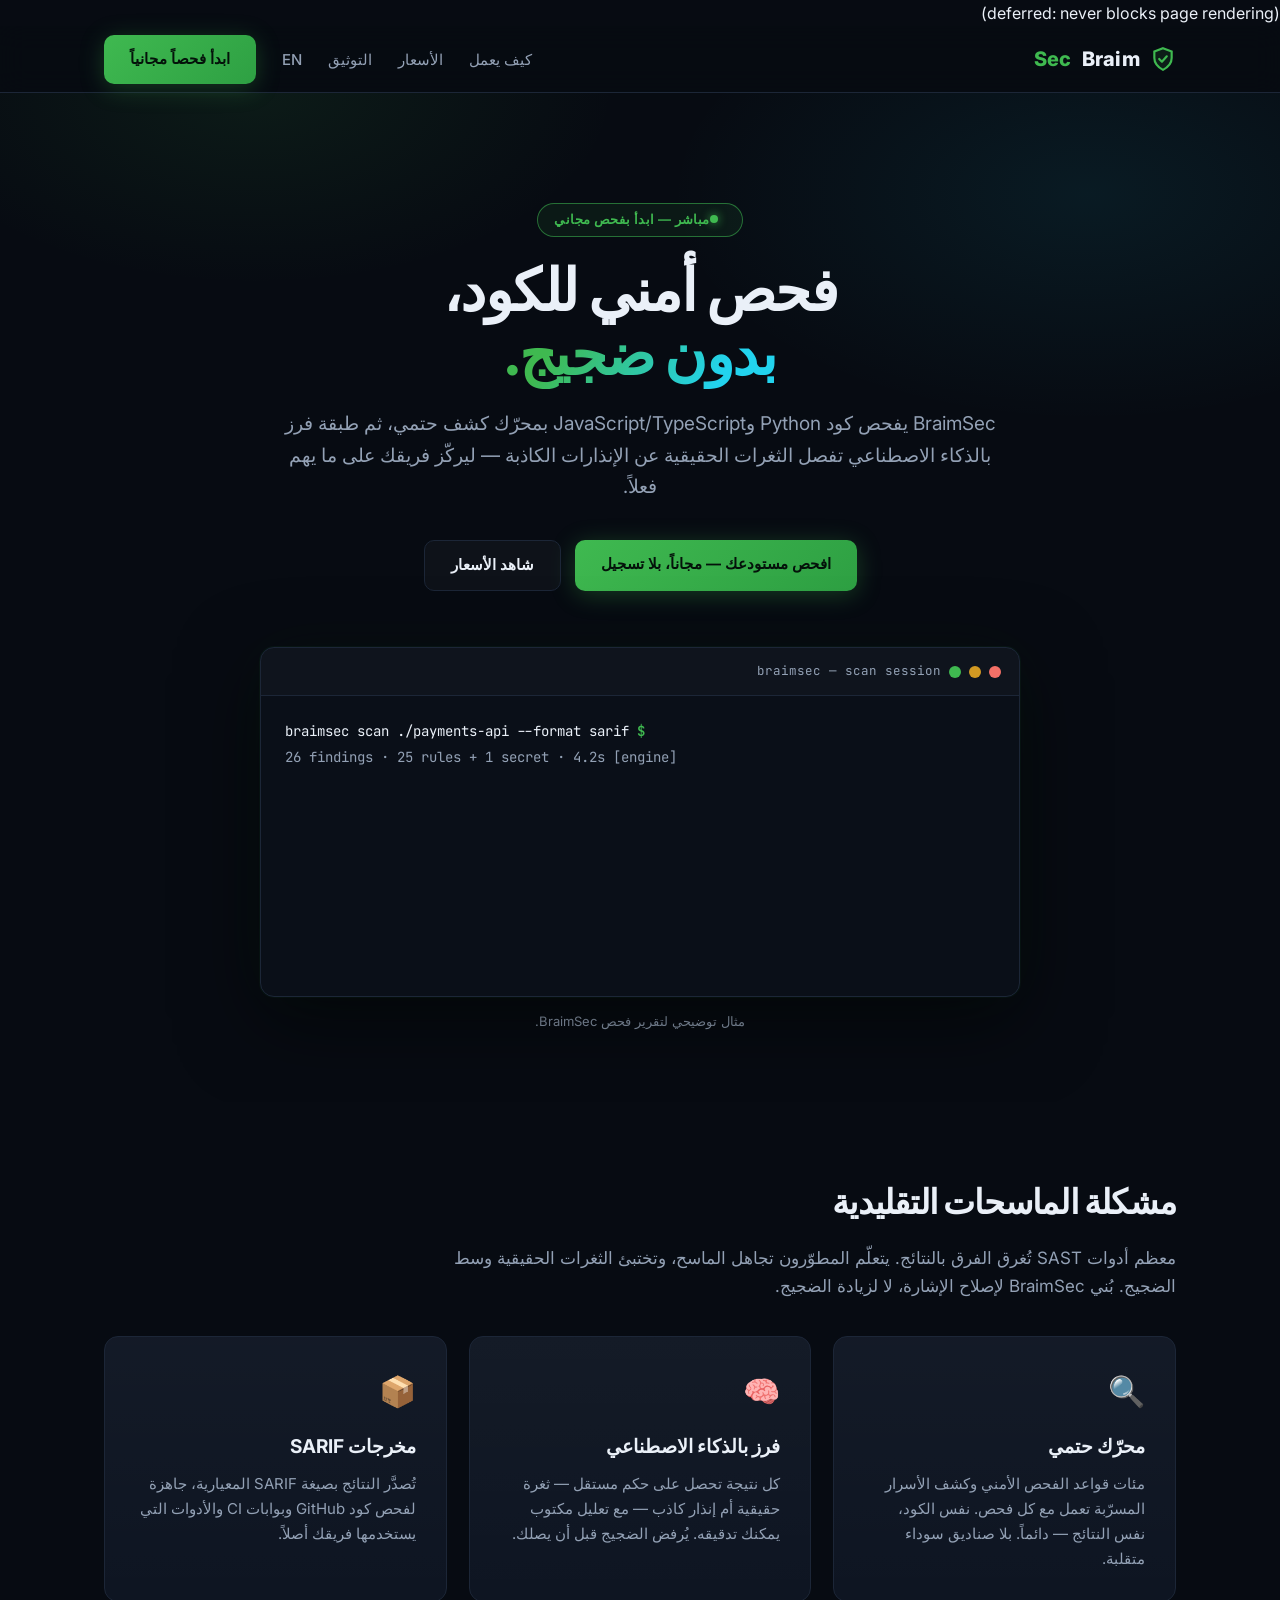
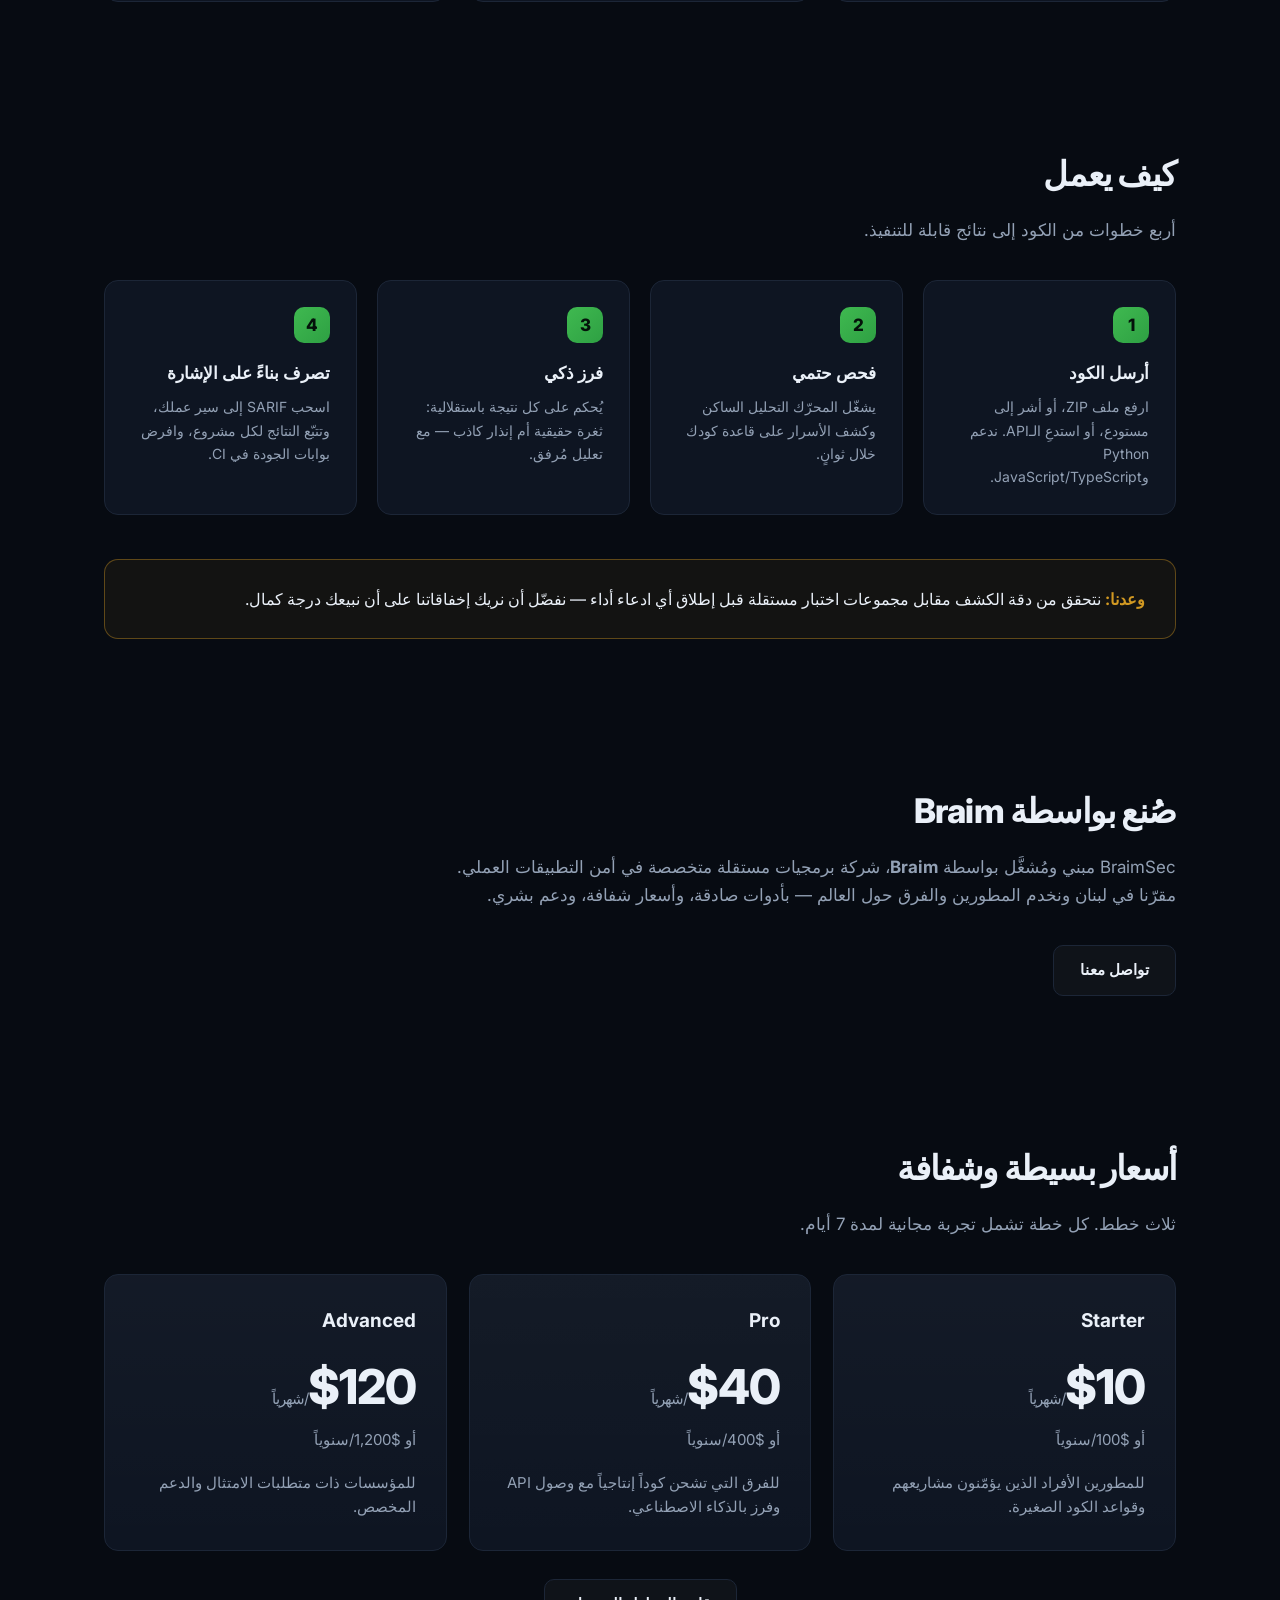
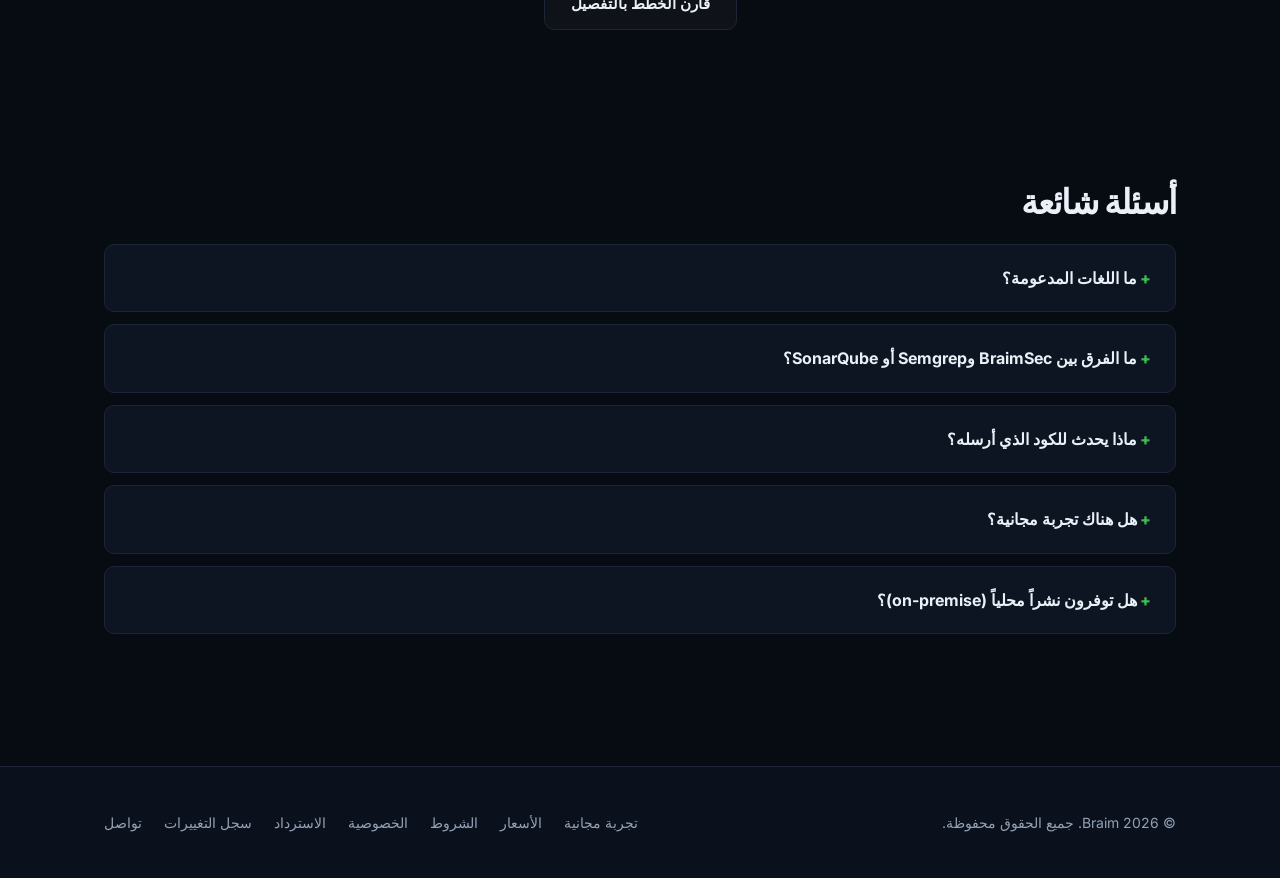
==== ar/index.html @ 4e7578d8 "Site refresh: official launch polish (ar/index.html)" ====
<!DOCTYPE html>
<html lang="ar" dir="rtl">
<head>
<meta charset="UTF-8">
<meta name="viewport" content="width=device-width, initial-scale=1.0">
<meta name="theme-color" content="#070b12">
<title>BraimSec — فحص أمني للكود، بدون ضجيج</title>
<meta name="description" content="BraimSec يفحص كود Python وJavaScript/TypeScript بمحرّك كشف حتمي، ثم طبقة فرز بالذكاء الاصطناعي تفصل الثغرات الحقيقية عن الإنذارات الكاذبة.">
<meta property="og:title" content="BraimSec — فحص أمني للكود، بدون ضجيج.">
<meta property="og:description" content="BraimSec يفحص كود Python وJavaScript/TypeScript بمحرّك كشف حتمي، ثم طبقة فرز بالذكاء الاصطناعي تفصل الثغرات الحقيقية عن الإنذارات الكاذبة.">
<meta property="og:type" content="website">
<meta property="og:url" content="https://braimsec.world/ar/">
<meta name="twitter:card" content="summary">

<link rel="stylesheet" href="../assets/style.css">
<link rel="stylesheet" href="rtl.css">
<link rel="icon" type="image/svg+xml" href="../assets/favicon.svg">
<!-- Userpilot onboarding v2 --> (deferred: never blocks page rendering)
<script>
window.userpilotSettings = { token: "NX-5ad48127" };
window.addEventListener("load", function() {
  var s = document.createElement("script");
  s.src = "https://js.userpilot.io/sdk/latest.js";
  s.async = true;
  document.head.appendChild(s);
});
</script>
</head>
<body>
<nav>
  <div class="wrap">
    <a class="brand" href="index.html">
      <svg width="26" height="26" viewBox="0 0 24 24" fill="none" aria-hidden="true"><path d="M12 2l8 3v6c0 5-3.5 8.5-8 11-4.5-2.5-8-6-8-11V5l8-3z" stroke="#3fb950" stroke-width="2" fill="rgba(63,185,80,.12)"/><path d="M8.5 12l2.5 2.5 4.5-5" stroke="#3fb950" stroke-width="2" fill="none" stroke-linecap="round" stroke-linejoin="round"/></svg>
      Braim<span>Sec</span>
    </a>
    <ul>
      <li><a href="index.html#how">كيف يعمل</a></li>
      <li><a href="pricing.html">الأسعار</a></li>
      <li><a href="../docs.html">التوثيق</a></li>
      <li><a href="../index.html">EN</a></li>
      <li><a class="btn" href="https://api.braimsec.world/trial"><span class="full">ابدأ فحصاً مجانياً</span><span class="short">فحص مجاني</span></a></li>
    </ul>
  </div>
</nav>

<header class="hero">
  <div class="wrap">
    <span class="badge badge-live rise">مباشر — ابدأ بفحص مجاني</span>
    <h1 class="rise rise-1">فحص أمني للكود،<br><span class="grad">بدون ضجيج.</span></h1>
    <p class="sub rise rise-2">BraimSec يفحص كود Python وJavaScript/TypeScript بمحرّك كشف حتمي، ثم طبقة فرز بالذكاء الاصطناعي تفصل الثغرات الحقيقية عن الإنذارات الكاذبة — ليركّز فريقك على ما يهم فعلاً.</p>
    <div class="cta rise rise-3">
      <a class="btn" href="https://api.braimsec.world/trial">افحص مستودعك — مجاناً، بلا تسجيل</a>
      <a class="btn btn-ghost" href="pricing.html">شاهد الأسعار</a>
    </div>

    <div class="terminal rise rise-3">
      <div class="term-bar"><i></i><i></i><i></i><span>braimsec — scan session</span></div>
      <div class="term-body" id="term"></div>
    </div>
    <p class="term-note">مثال توضيحي لتقرير فحص BraimSec.</p>
  </div>
</header>

<section class="block">
  <div class="wrap">
    <h2>مشكلة الماسحات التقليدية</h2>
    <p class="lead">معظم أدوات SAST تُغرق الفرق بالنتائج. يتعلّم المطوّرون تجاهل الماسح، وتختبئ الثغرات الحقيقية وسط الضجيج. بُني BraimSec لإصلاح الإشارة، لا لزيادة الضجيج.</p>
    <div class="grid3">
      <div class="card">
        <span class="icon">🔍</span>
        <h3>محرّك حتمي</h3>
        <p>مئات قواعد الفحص الأمني وكشف الأسرار المسرّبة تعمل مع كل فحص. نفس الكود، نفس النتائج — دائماً. بلا صناديق سوداء متقلبة.</p>
      </div>
      <div class="card">
        <span class="icon">🧠</span>
        <h3>فرز بالذكاء الاصطناعي</h3>
        <p>كل نتيجة تحصل على حكم مستقل — ثغرة حقيقية أم إنذار كاذب — مع تعليل مكتوب يمكنك تدقيقه. يُرفض الضجيج قبل أن يصلك.</p>
      </div>
      <div class="card">
        <span class="icon">📦</span>
        <h3>مخرجات SARIF</h3>
        <p>تُصدَّر النتائج بصيغة SARIF المعيارية، جاهزة لفحص كود GitHub وبوابات CI والأدوات التي يستخدمها فريقك أصلاً.</p>
      </div>
    </div>
  </div>
</section>

<section class="block" id="how">
  <div class="wrap">
    <h2>كيف يعمل</h2>
    <p class="lead">أربع خطوات من الكود إلى نتائج قابلة للتنفيذ.</p>
    <div class="steps">
      <div class="step">
        <h3>أرسل الكود</h3>
        <p>ارفع ملف ZIP، أو أشر إلى مستودع، أو استدعِ الـAPI. ندعم Python وJavaScript/TypeScript.</p>
      </div>
      <div class="step">
        <h3>فحص حتمي</h3>
        <p>يشغّل المحرّك التحليل الساكن وكشف الأسرار على قاعدة كودك خلال ثوانٍ.</p>
      </div>
      <div class="step">
        <h3>فرز ذكي</h3>
        <p>يُحكم على كل نتيجة باستقلالية: ثغرة حقيقية أم إنذار كاذب — مع تعليل مُرفق.</p>
      </div>
      <div class="step">
        <h3>تصرف بناءً على الإشارة</h3>
        <p>اسحب SARIF إلى سير عملك، وتتبّع النتائج لكل مشروع، وافرض بوابات الجودة في CI.</p>
      </div>
    </div>
    <div class="honest">
      <strong>وعدنا:</strong> نتحقق من دقة الكشف مقابل مجموعات اختبار مستقلة قبل إطلاق أي ادعاء أداء — نفضّل أن نريك إخفاقاتنا على أن نبيعك درجة كمال.
    </div>
  </div>
</section>

<section class="block">
  <div class="wrap">
    <h2>صُنع بواسطة Braim</h2>
    <p class="lead">BraimSec مبني ومُشغَّل بواسطة <strong>Braim</strong>، شركة برمجيات مستقلة متخصصة في أمن التطبيقات العملي. مقرّنا في لبنان ونخدم المطورين والفرق حول العالم — بأدوات صادقة، وأسعار شفافة، ودعم بشري.</p>
    <p><a class="btn btn-ghost" href="mailto:support@braimsec.world">تواصل معنا</a></p>
  </div>
</section>

<section class="block">
  <div class="wrap">
    <h2>أسعار بسيطة وشفافة</h2>
    <p class="lead">ثلاث خطط. كل خطة تشمل تجربة مجانية لمدة 7 أيام.</p>
    <div class="grid3">
      <div class="card">
        <h3>Starter</h3>
        <div class="price">$10<small>/شهرياً</small></div>
        <p class="per">أو $100/سنوياً</p>
        <p>للمطورين الأفراد الذين يؤمّنون مشاريعهم وقواعد الكود الصغيرة.</p>
      </div>
      <div class="card">
        <h3>Pro</h3>
        <div class="price">$40<small>/شهرياً</small></div>
        <p class="per">أو $400/سنوياً</p>
        <p>للفرق التي تشحن كوداً إنتاجياً مع وصول API وفرز بالذكاء الاصطناعي.</p>
      </div>
      <div class="card">
        <h3>Advanced</h3>
        <div class="price">$120<small>/شهرياً</small></div>
        <p class="per">أو $1,200/سنوياً</p>
        <p>للمؤسسات ذات متطلبات الامتثال والدعم المخصص.</p>
      </div>
    </div>
    <p style="text-align:center; margin-top:28px;"><a class="btn btn-ghost" href="pricing.html">قارن الخطط بالتفصيل</a></p>
  </div>
</section>

<section class="block">
  <div class="wrap">
    <h2>أسئلة شائعة</h2>
    <div class="faq">
      <details>
        <summary>ما اللغات المدعومة؟</summary>
        <p>Python وJavaScript/TypeScript حالياً. المزيد من اللغات على خارطة الطريق كلما تحققنا من كل لغة كما يجب.</p>
      </details>
      <details>
        <summary>ما الفرق بين BraimSec وSemgrep أو SonarQube؟</summary>
        <p>نبني على محركات كشف مُثبتة ونضيف طبقة فرز بالذكاء الاصطناعي مهمتها الوحيدة قتل الإنذارات الكاذبة — مع حكم مكتوب لكل نتيجة. الهدف نتائج أقل وأفضل، لا نتائج أكثر.</p>
      </details>
      <details>
        <summary>ماذا يحدث للكود الذي أرسله؟</summary>
        <p>يُعالَج كودك فقط لتشغيل فحوصاتك. لا نستخدم كود العملاء لتدريب نماذج تعلم الآلة. راجع <a href="../privacy.html">سياسة الخصوصية</a>.</p>
      </details>
      <details>
        <summary>هل هناك تجربة مجانية؟</summary>
        <p>نعم — كل خطة تشمل تجربة مجانية لمدة 7 أيام. راجع <a href="pricing.html">الأسعار</a> و<a href="../refunds.html">سياسة الاسترداد</a>.</p>
      </details>
      <details>
        <summary>هل توفرون نشراً محلياً (on-premise)؟</summary>
        <p>النشر المحلي على خارطة الطريق لعملاء المؤسسات. <a href="mailto:support@braimsec.world?subject=On-premise%20inquiry">تحدث معنا</a> إذا كنت تحتاجه.</p>
      </details>
    </div>
  </div>
</section>

<footer>
  <div class="wrap">
    <p>© 2026 Braim. جميع الحقوق محفوظة.</p>
    <div class="links">
      <a href="https://api.braimsec.world/trial">تجربة مجانية</a>
      <a href="pricing.html">الأسعار</a>
      <a href="../terms.html">الشروط</a>
      <a href="../privacy.html">الخصوصية</a>
      <a href="../refunds.html">الاسترداد</a>
      <a href="../changelog.html">سجل التغييرات</a>
      <a href="mailto:support@braimsec.world">تواصل</a>
    </div>
  </div>
</footer>

<script>
(function () {
  var lines = [
    { t: 'braimsec scan ./payments-api --format sarif', c: 't-cmd', type: true },
    { t: '[engine]  26 findings · 25 rules + 1 secret · 4.2s', c: 't-dim' },
    { t: '[triage]  judging each finding independently…', c: 't-dim' },
    { t: '  ✓  pickle.loads() on user input .......... ', c: 't-ok', v: ['TRUE POSITIVE  0.99', 't-verdict-tp'] },
    { t: '  ✓  shell command built from URL param .... ', c: 't-ok', v: ['TRUE POSITIVE  0.96', 't-verdict-tp'] },
    { t: '  ✗  demo exploit script (no real sink) ..... ', c: 't-no', v: ['false positive', 't-verdict-fp'] },
    { t: '  ✗  missing SRI on static CDN script ...... ', c: 't-no', v: ['false positive', 't-verdict-fp'] },
    { t: '[triage]  2 real vulnerabilities · 24 rejected noise', c: 't-hi' },
    { t: '[done]    report.sarif written — ready for CI', c: 't-dim' }
  ];
  var el = document.getElementById('term');
  var li = 0;
  function nextLine() {
    if (li >= lines.length) {
      var cur = document.createElement('div');
      cur.innerHTML = '<span class="t-cmd"></span><span class="cursor"></span>';
      el.appendChild(cur);
      return;
    }
    var L = lines[li++];
    var div = document.createElement('div');
    el.appendChild(div);
    if (L.type) {
      var i = 0, span = document.createElement('span');
      span.className = L.c; div.appendChild(span);
      (function tick() {
        span.textContent = L.t.slice(0, ++i);
        if (i < L.t.length) setTimeout(tick, 28);
        else setTimeout(nextLine, 220);
      })();
    } else {
      var s = document.createElement('span');
      s.className = L.c; s.textContent = L.t; div.appendChild(s);
      if (L.v) {
        var vs = document.createElement('span');
        vs.className = L.v[1]; vs.textContent = L.v[0]; div.appendChild(vs);
      }
      setTimeout(nextLine, L.c === 't-dim' ? 320 : 520);
    }
  }
  setTimeout(nextLine, 600);
})();
</script>
</body>
</html>
---- assets/style.css ----
/* BraimSec site v2 — premium dark security theme */
@import url('https://fonts.googleapis.com/css2?family=Inter:wght@400;500;600;700;800&family=JetBrains+Mono:wght@400;600&display=swap');

:root {
  --bg: #070b12;
  --bg2: #0b111c;
  --card: #0e1522;
  --border: #1c2637;
  --text: #eaf0f8;
  --muted: #93a1b5;
  --accent: #3fb950;
  --cyan: #22d3ee;
  --warn: #d29922;
  --red: #f47067;
  --radius: 14px;
}
* { box-sizing: border-box; margin: 0; padding: 0; }
html { scroll-behavior: smooth; }
body {
  background: var(--bg);
  color: var(--text);
  font-family: 'Inter', -apple-system, BlinkMacSystemFont, "Segoe UI", Roboto, sans-serif;
  line-height: 1.65;
  font-size: 16px;
  -webkit-font-smoothing: antialiased;
}
::selection { background: rgba(63,185,80,.35); }
a { color: var(--cyan); text-decoration: none; }
a:hover { text-decoration: underline; }
.wrap { max-width: 1120px; margin: 0 auto; padding: 0 24px; }
code, .mono { font-family: 'JetBrains Mono', ui-monospace, monospace; }

/* ---------- nav ---------- */
nav {
  border-bottom: 1px solid var(--border);
  background: rgba(7,11,18,.82);
  backdrop-filter: blur(14px);
  position: sticky; top: 0; z-index: 50;
}
nav .wrap { display: flex; align-items: center; justify-content: space-between; height: 66px; }
.brand { display: inline-flex; align-items: center; gap: 10px; font-weight: 800; font-size: 20px; color: var(--text); letter-spacing: .3px; }
.brand span { color: var(--accent); }
.brand:hover { text-decoration: none; }
nav ul { display: flex; gap: 26px; list-style: none; align-items: center; }
nav ul a { color: var(--muted); font-size: 15px; font-weight: 500; }
nav ul a:hover { color: var(--text); text-decoration: none; }

/* ---------- buttons ---------- */
.btn {
  display: inline-block;
  background: linear-gradient(135deg, var(--accent), #2ea043);
  color: #04120a !important;
  font-weight: 700; padding: 12px 26px; border-radius: 10px;
  border: none; cursor: pointer; font-size: 15px;
  box-shadow: 0 4px 24px rgba(63,185,80,.28);
  transition: transform .15s ease, box-shadow .15s ease;
}
.btn:hover { transform: translateY(-2px); box-shadow: 0 8px 32px rgba(63,185,80,.38); text-decoration: none; }
.btn-ghost {
  background: rgba(255,255,255,.03); color: var(--text) !important;
  border: 1px solid var(--border); box-shadow: none;
}
.btn-ghost:hover { border-color: var(--cyan); box-shadow: 0 4px 20px rgba(34,211,238,.15); }

/* ---------- hero ---------- */
.hero {
  padding: 110px 0 70px; text-align: center; position: relative; overflow: hidden;
}
.hero::before {
  content: ""; position: absolute; inset: 0; pointer-events: none;
  background:
    radial-gradient(600px 320px at 20% 0%, rgba(63,185,80,.09), transparent 60%),
    radial-gradient(700px 380px at 85% 10%, rgba(34,211,238,.08), transparent 60%);
}
.hero .wrap { position: relative; }
.badge {
  display: inline-block; border: 1px solid rgba(210,153,34,.5); color: var(--warn);
  font-size: 13px; padding: 5px 16px; border-radius: 999px; margin-bottom: 22px; font-weight: 600;
  background: rgba(210,153,34,.07); letter-spacing: .4px;
}
.badge-live {
  border-color: rgba(63,185,80,.55); color: var(--accent);
  background: rgba(63,185,80,.08);
}
.badge-live::before {
  content: ""; display: inline-block; width: 8px; height: 8px; border-radius: 50%;
  background: var(--accent); margin-right: 8px; vertical-align: 1px;
  box-shadow: 0 0 10px rgba(63,185,80,.9);
}
/* roadmap tag for upcoming features */
.soon {
  font-size: 11px; font-weight: 700; color: var(--warn);
  border: 1px solid rgba(210,153,34,.5); border-radius: 999px;
  padding: 2px 10px; margin-left: 8px; letter-spacing: .4px; white-space: nowrap;
}
.hero h1 { font-size: 58px; line-height: 1.1; margin-bottom: 22px; letter-spacing: -1.5px; font-weight: 800; }
.grad {
  background: linear-gradient(120deg, var(--accent) 20%, var(--cyan) 80%);
  -webkit-background-clip: text; background-clip: text; color: transparent;
}
.hero p.sub { color: var(--muted); font-size: 19px; max-width: 720px; margin: 0 auto 38px; }
.hero .cta { display: flex; gap: 14px; justify-content: center; flex-wrap: wrap; }

/* ---------- terminal demo ---------- */
.terminal {
  max-width: 760px; margin: 56px auto 0; text-align: left;
  background: #0a0f18; border: 1px solid var(--border); border-radius: 14px;
  box-shadow: 0 24px 80px rgba(0,0,0,.55), 0 0 0 1px rgba(63,185,80,.06), 0 0 60px rgba(63,185,80,.05);
  overflow: hidden;
}
.term-bar { display: flex; gap: 8px; padding: 13px 18px; border-bottom: 1px solid var(--border); background: rgba(255,255,255,.02); align-items: center; }
.term-bar i { width: 12px; height: 12px; border-radius: 50%; display: block; }
.term-bar i:nth-child(1) { background: #f47067; } .term-bar i:nth-child(2) { background: #d29922; } .term-bar i:nth-child(3) { background: #3fb950; }
.term-bar span { margin-left: 8px; font-size: 12.5px; color: var(--muted); font-family: 'JetBrains Mono', monospace; }
.term-body { padding: 22px 24px 26px; font-family: 'JetBrains Mono', monospace; font-size: 14px; line-height: 1.9; min-height: 300px; }
.t-cmd { color: var(--text); }
.t-cmd::before { content: "$ "; color: var(--accent); font-weight: 600; }
.t-dim { color: var(--muted); }
.t-ok { color: var(--accent); }
.t-no { color: var(--muted); text-decoration: line-through; text-decoration-color: rgba(244,112,103,.6); }
.t-verdict-tp { color: var(--accent); font-weight: 600; }
.t-verdict-fp { color: var(--red); }
.t-hi { color: var(--cyan); }
.cursor { display: inline-block; width: 9px; height: 18px; background: var(--accent); vertical-align: -3px; animation: blink 1s steps(1) infinite; }
@keyframes blink { 50% { opacity: 0; } }
.term-note { text-align: center; color: var(--muted); font-size: 13px; margin-top: 14px; }

/* ---------- sections ---------- */
section.block { padding: 72px 0; }
section.block h2 { font-size: 34px; margin-bottom: 14px; letter-spacing: -.8px; font-weight: 800; }
section.block p.lead { color: var(--muted); max-width: 760px; margin-bottom: 36px; font-size: 17px; }
.grid3 { display: grid; grid-template-columns: repeat(3, 1fr); gap: 22px; }
.grid2 { display: grid; grid-template-columns: repeat(2, 1fr); gap: 22px; }
.card {
  background: linear-gradient(180deg, rgba(255,255,255,.025), rgba(255,255,255,0)), var(--card);
  border: 1px solid var(--border); border-radius: var(--radius);
  padding: 30px; transition: transform .18s ease, border-color .18s ease, box-shadow .18s ease;
}
.card:hover { transform: translateY(-4px); border-color: rgba(63,185,80,.4); box-shadow: 0 16px 44px rgba(0,0,0,.4); }
.card h3 { font-size: 19px; margin-bottom: 10px; }
.card p, .card li { color: var(--muted); font-size: 15px; }
.card ul { list-style: none; margin-top: 14px; }
.card ul li { padding: 6px 0 6px 28px; position: relative; }
.card ul li::before { content: "✓"; color: var(--accent); position: absolute; left: 0; font-weight: 700; }
.icon { font-size: 30px; margin-bottom: 14px; display: block; }

.steps { counter-reset: step; display: grid; grid-template-columns: repeat(4, 1fr); gap: 20px; }
.step { background: var(--card); border: 1px solid var(--border); border-radius: var(--radius); padding: 26px; transition: transform .18s ease; }
.step:hover { transform: translateY(-4px); }
.step::before {
  counter-increment: step; content: counter(step);
  display: inline-flex; width: 36px; height: 36px; border-radius: 10px;
  background: linear-gradient(135deg, var(--accent), #2ea043); color: #04120a; font-weight: 800;
  align-items: center; justify-content: center; margin-bottom: 16px; font-size: 17px;
}
.step h3 { font-size: 17px; margin-bottom: 8px; }
.step p { color: var(--muted); font-size: 14px; }

.honest {
  border: 1px solid rgba(210,153,34,.4); border-radius: var(--radius);
  background: rgba(210,153,34,.06); padding: 26px 30px; margin-top: 44px;
}
.honest strong { color: var(--warn); }

/* ---------- pricing ---------- */
.toggle { display: flex; gap: 0; justify-content: center; margin: 30px 0 44px; }
.toggle button {
  background: var(--card); color: var(--muted); border: 1px solid var(--border);
  padding: 11px 30px; font-size: 15px; cursor: pointer; font-weight: 600; font-family: inherit;
  transition: all .15s ease;
}
.toggle button:first-child { border-radius: 10px 0 0 10px; }
.toggle button:last-child { border-radius: 0 10px 10px 0; }
.toggle button.on { background: linear-gradient(135deg, var(--accent), #2ea043); color: #04120a; border-color: var(--accent); }
/* nav CTA: short label on mobile */
.btn .short { display: none; }
.price-card { display: flex; flex-direction: column; }
.price-card.pop { border-color: rgba(63,185,80,.55); box-shadow: 0 0 50px rgba(63,185,80,.1); position: relative; }
.price-card .pop-tag {
  position: absolute; top: -15px; left: 50%; transform: translateX(-50%);
  background: linear-gradient(135deg, var(--accent), #2ea043); color: #04120a;
  font-size: 12px; font-weight: 800; padding: 4px 16px; border-radius: 999px;
  white-space: nowrap; letter-spacing: .5px;
}
.price { font-size: 48px; font-weight: 800; margin: 10px 0 2px; letter-spacing: -1px; }
.price small { font-size: 15px; color: var(--muted); font-weight: 400; }
.per { color: var(--muted); font-size: 14px; margin-bottom: 18px; }
.note { text-align: center; color: var(--muted); font-size: 14px; margin-top: 30px; line-height: 1.8; }

/* ---------- legal ---------- */
.legal { max-width: 840px; margin: 0 auto; padding: 64px 24px 90px; }
.legal h1 { font-size: 40px; margin-bottom: 8px; letter-spacing: -1px; font-weight: 800; }
.legal .updated { color: var(--muted); font-size: 14px; margin-bottom: 36px; }
.legal h2 { font-size: 23px; margin: 40px 0 14px; font-weight: 700; }
.legal p, .legal li { color: #c2ccd9; margin-bottom: 12px; font-size: 15.5px; }
.legal ul, .legal ol { padding-left: 24px; }
.legal .keybox {
  border-left: 3px solid var(--accent); background: var(--bg2);
  padding: 20px 24px; border-radius: 0 10px 10px 0; margin: 26px 0;
  border-top: 1px solid var(--border); border-right: 1px solid var(--border); border-bottom: 1px solid var(--border);
}
.legal .keybox p { margin: 0; color: var(--text); }

/* ---------- faq ---------- */
.faq details { background: var(--card); border: 1px solid var(--border); border-radius: 10px; padding: 20px 24px; margin-bottom: 12px; transition: border-color .15s ease; }
.faq details:hover { border-color: rgba(34,211,238,.35); }
.faq summary { font-weight: 700; cursor: pointer; font-size: 16px; list-style: none; }
.faq summary::-webkit-details-marker { display: none; }
.faq summary::before { content: "+ "; color: var(--accent); font-weight: 800; }
.faq details[open] summary::before { content: "− "; }
.faq details p { color: var(--muted); margin-top: 12px; font-size: 15px; }

/* ---------- docs ---------- */
.docs { max-width: 920px; margin: 0 auto; padding: 64px 24px 90px; }
.docs h1 { font-size: 40px; margin-bottom: 10px; letter-spacing: -1px; font-weight: 800; }
.docs .updated { color: var(--muted); font-size: 14px; margin-bottom: 20px; }
.docs > p.lead { color: var(--muted); font-size: 17px; max-width: 760px; margin-bottom: 20px; }
.docs h2 { font-size: 26px; margin: 52px 0 14px; font-weight: 800; letter-spacing: -.5px; }
.docs h3 { font-size: 18px; margin: 30px 0 10px; font-weight: 700; }
.docs p, .docs li { color: #c2ccd9; font-size: 15.5px; margin-bottom: 10px; }
.docs ul, .docs ol { padding-left: 24px; }
.docs pre {
  background: #0a0f18; border: 1px solid var(--border); border-radius: 10px;
  padding: 20px 22px; overflow-x: auto; margin: 18px 0;
}
.docs pre code {
  font-family: 'JetBrains Mono', ui-monospace, monospace;
  font-size: 13.5px; line-height: 1.7; color: #c9d4e3;
  background: none; padding: 0;
}
.docs p code, .docs li code, .docs td code {
  background: rgba(34,211,238,.09); color: var(--cyan);
  padding: 2px 7px; border-radius: 6px; font-size: 13.5px;
  font-family: 'JetBrains Mono', ui-monospace, monospace;
}
.docs table { width: 100%; border-collapse: collapse; margin: 18px 0; font-size: 14.5px; }
.docs th, .docs td { text-align: left; padding: 10px 14px; border-bottom: 1px solid var(--border); vertical-align: top; }
.docs th { color: var(--muted); font-weight: 600; font-size: 12.5px; text-transform: uppercase; letter-spacing: .5px; }
.docs td { color: #c2ccd9; }
.method { font-weight: 800; font-size: 12px; padding: 3px 10px; border-radius: 6px; white-space: nowrap; font-family: 'JetBrains Mono', monospace; }
.method.get { color: var(--accent); background: rgba(63,185,80,.12); }
.method.post { color: var(--cyan); background: rgba(34,211,238,.12); }
.docs .keybox {
  border-left: 3px solid var(--accent); background: var(--bg2);
  padding: 20px 24px; border-radius: 0 10px 10px 0; margin: 26px 0;
  border-top: 1px solid var(--border); border-right: 1px solid var(--border); border-bottom: 1px solid var(--border);
}
.docs .keybox p { margin: 0; color: var(--text); }

/* ---------- footer ---------- */
footer { border-top: 1px solid var(--border); margin-top: 48px; padding: 44px 0; background: var(--bg2); }
footer .wrap { display: flex; justify-content: space-between; flex-wrap: wrap; gap: 20px; align-items: center; }
footer p, footer a { color: var(--muted); font-size: 14px; }
footer .links { display: flex; gap: 22px; }
footer .links a:hover { color: var(--text); }

/* ---------- entrance ---------- */
@keyframes rise { from { opacity: 0; transform: translateY(24px); } to { opacity: 1; transform: none; } }
.rise { animation: rise .7s ease both; }
.rise-1 { animation-delay: .08s; } .rise-2 { animation-delay: .16s; } .rise-3 { animation-delay: .24s; }

@media (max-width: 860px) {
  .grid3, .grid2, .steps { grid-template-columns: 1fr; }
  .hero { padding: 72px 0 48px; }
  .hero h1 { font-size: 38px; }
  nav ul { gap: 10px; }
  nav ul li:nth-child(1), nav ul li:nth-child(2) { display: none; }
  nav .btn { padding: 9px 16px; font-size: 13px; white-space: nowrap; box-shadow: none; }
  nav .btn .full { display: none; }
  nav .btn .short { display: inline; }
  .brand { font-size: 18px; }
  .term-body { font-size: 12.5px; }
}
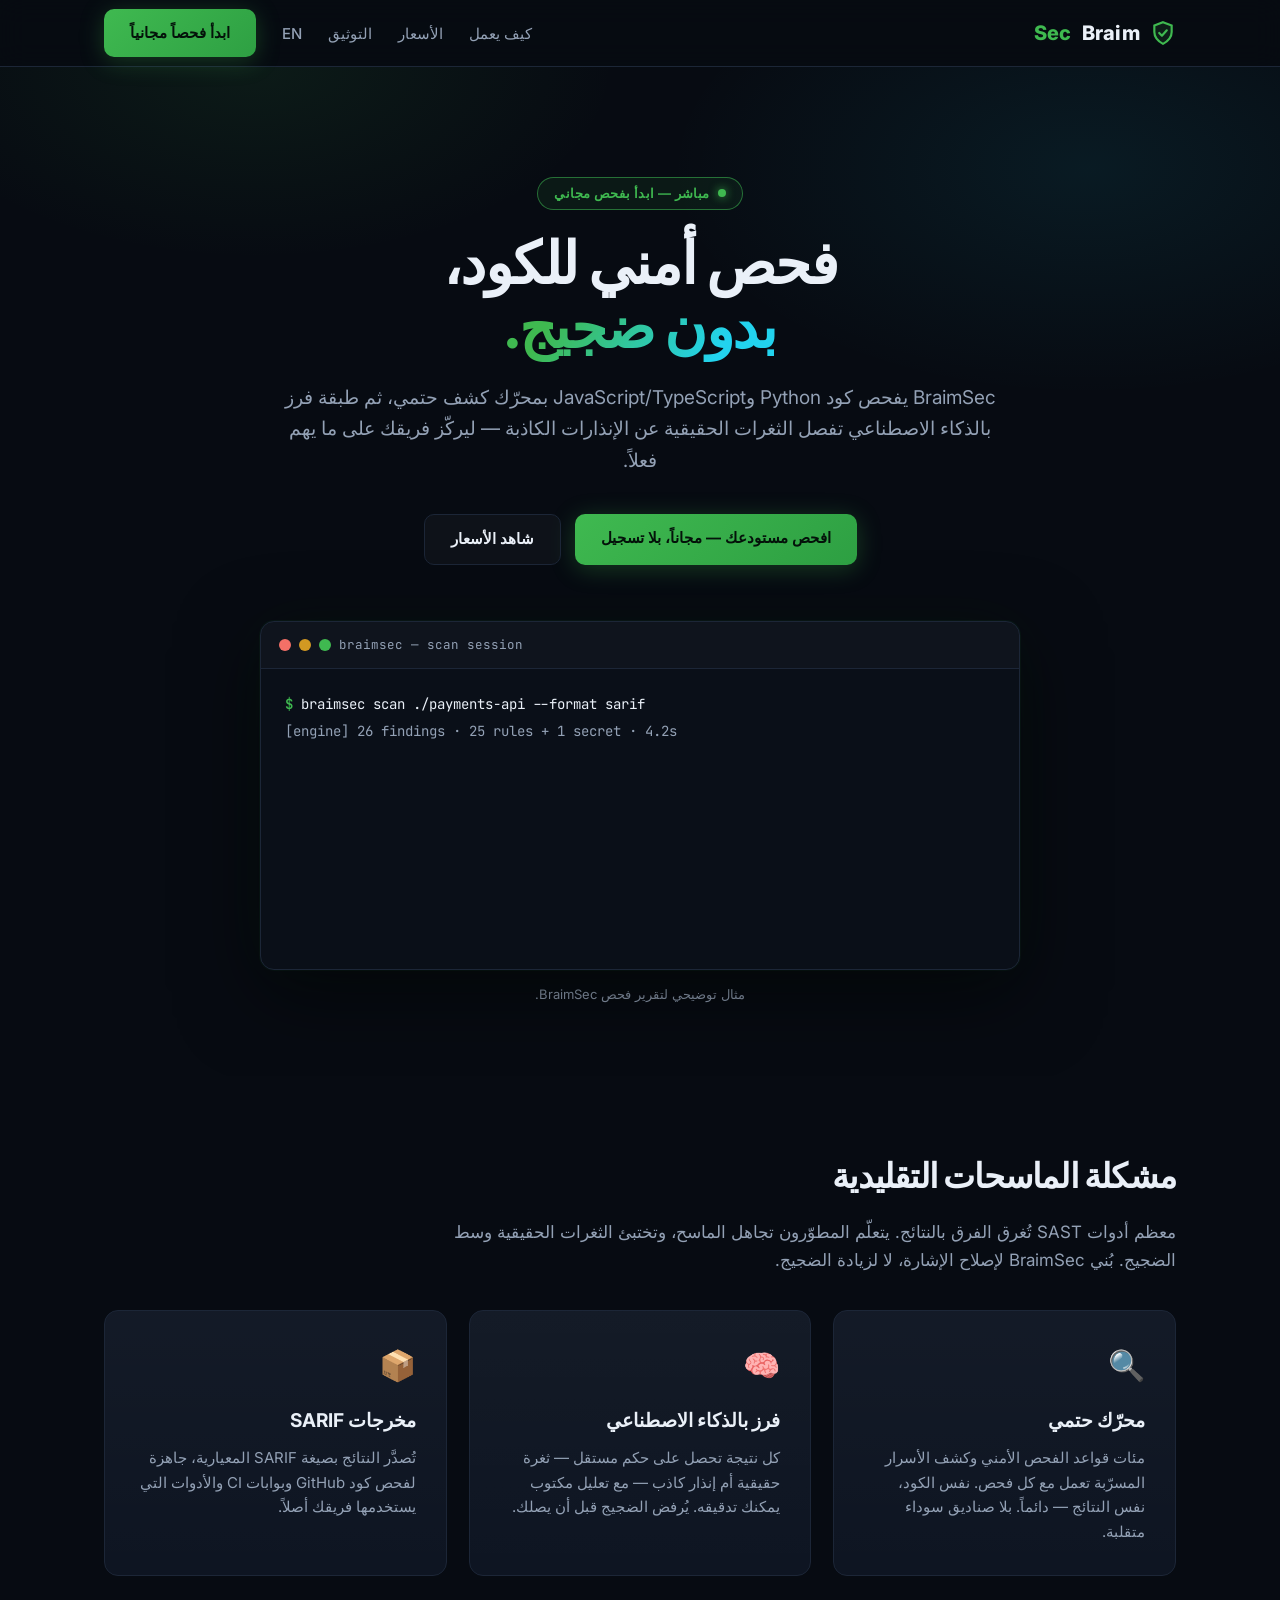
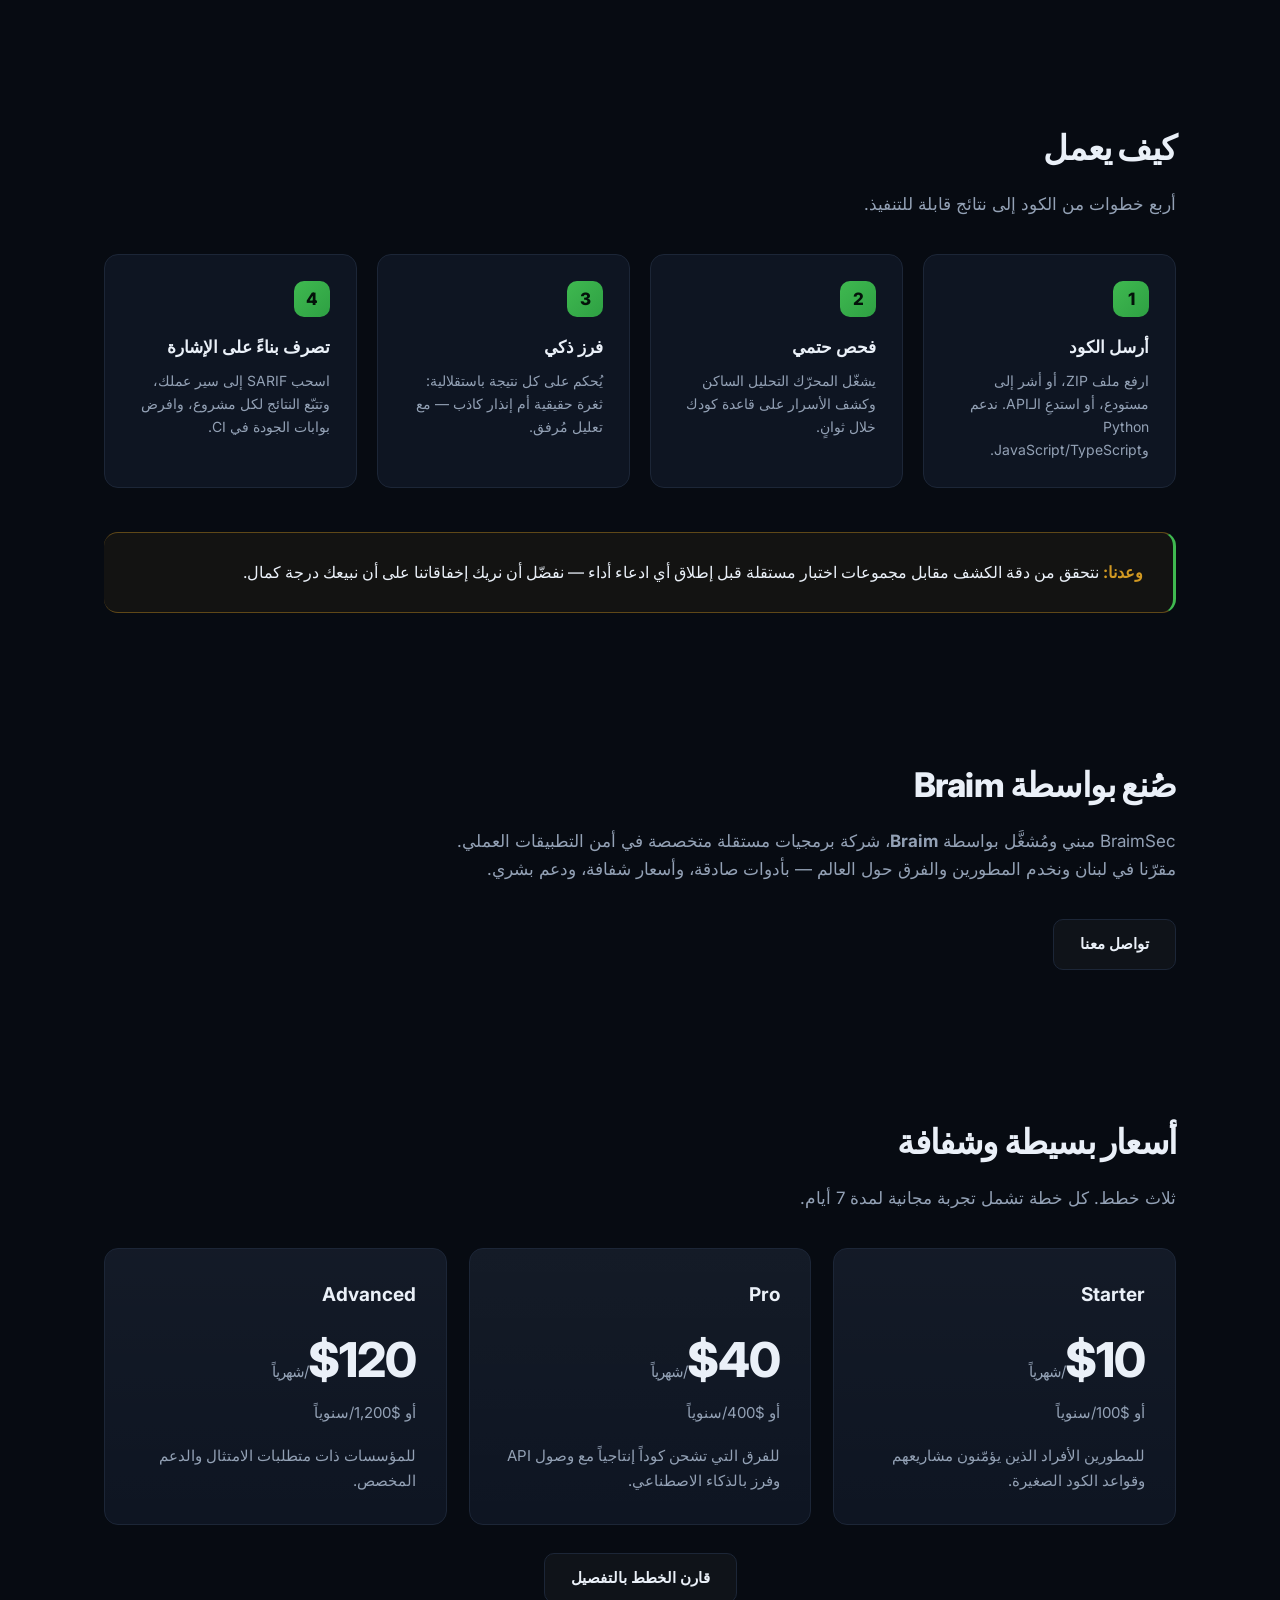
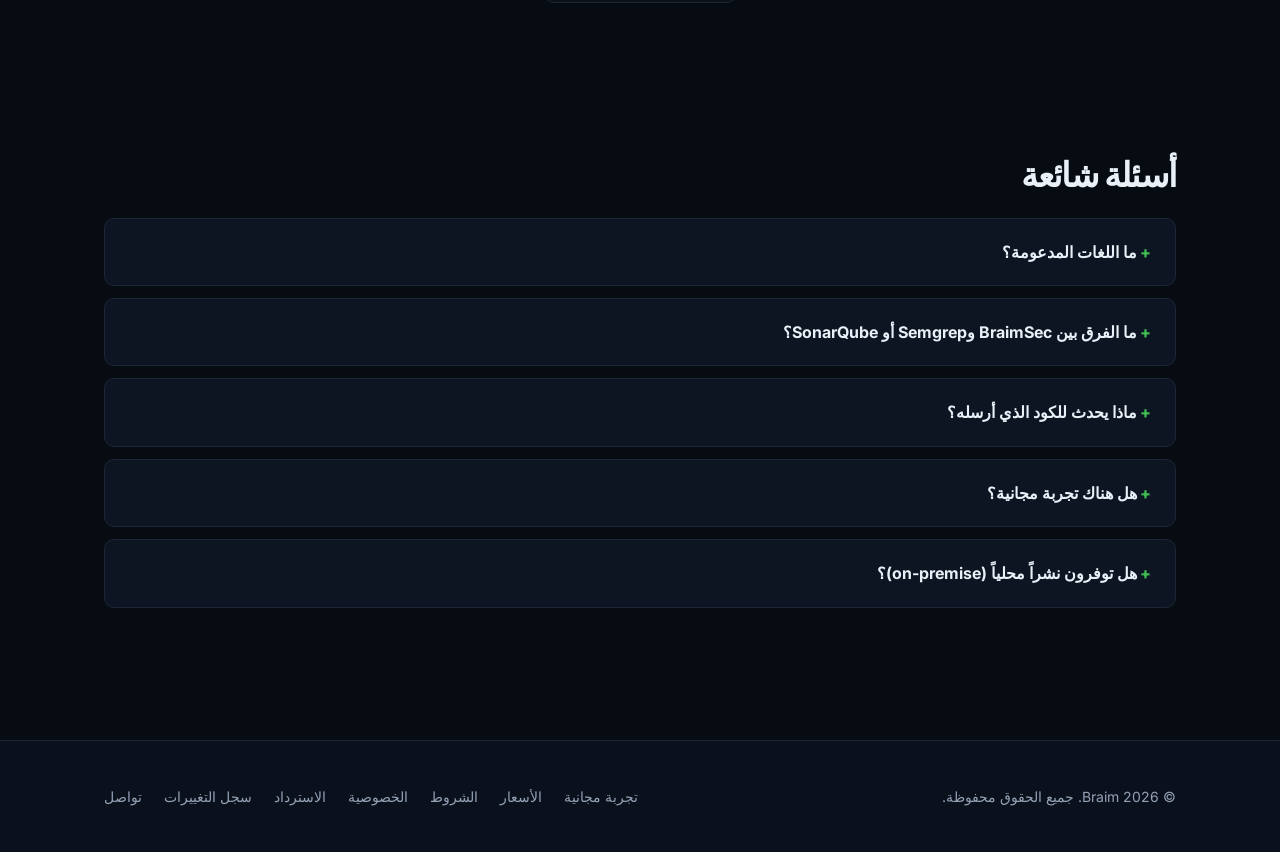
==== commit f9e12596: "Site refresh: official launch polish (ar/index.html)" ====
--- a/ar/index.html
+++ b/ar/index.html
@@ -15,7 +15,7 @@
 <link rel="stylesheet" href="../assets/style.css">
 <link rel="stylesheet" href="rtl.css">
 <link rel="icon" type="image/svg+xml" href="../assets/favicon.svg">
-<!-- Userpilot onboarding v2 --> (deferred: never blocks page rendering)
+<!-- Userpilot onboarding v2 (deferred: never blocks page rendering) -->
 <script>
 window.userpilotSettings = { token: "NX-5ad48127" };
 window.addEventListener("load", function() {
--- a/ar/rtl.css
+++ b/ar/rtl.css
@@ -0,0 +1,10 @@
+/* RTL overrides for the Arabic pages (loaded after style.css) */
+.terminal, .term-body, .term-bar { direction: ltr; }
+.term-body { text-align: left; }
+.card ul li { padding: 6px 28px 6px 0; }
+.card ul li::before { left: auto; right: 0; }
+.honest { border-left: none !important; border-right: 3px solid var(--accent); }
+.term-bar span { margin-left: 0; margin-right: 8px; }
+.badge-live::before { margin-right: 0; margin-left: 8px; }
+.pop-tag { direction: ltr; }
+.note b[dir="ltr"] { direction: ltr; unicode-bidi: embed; }
